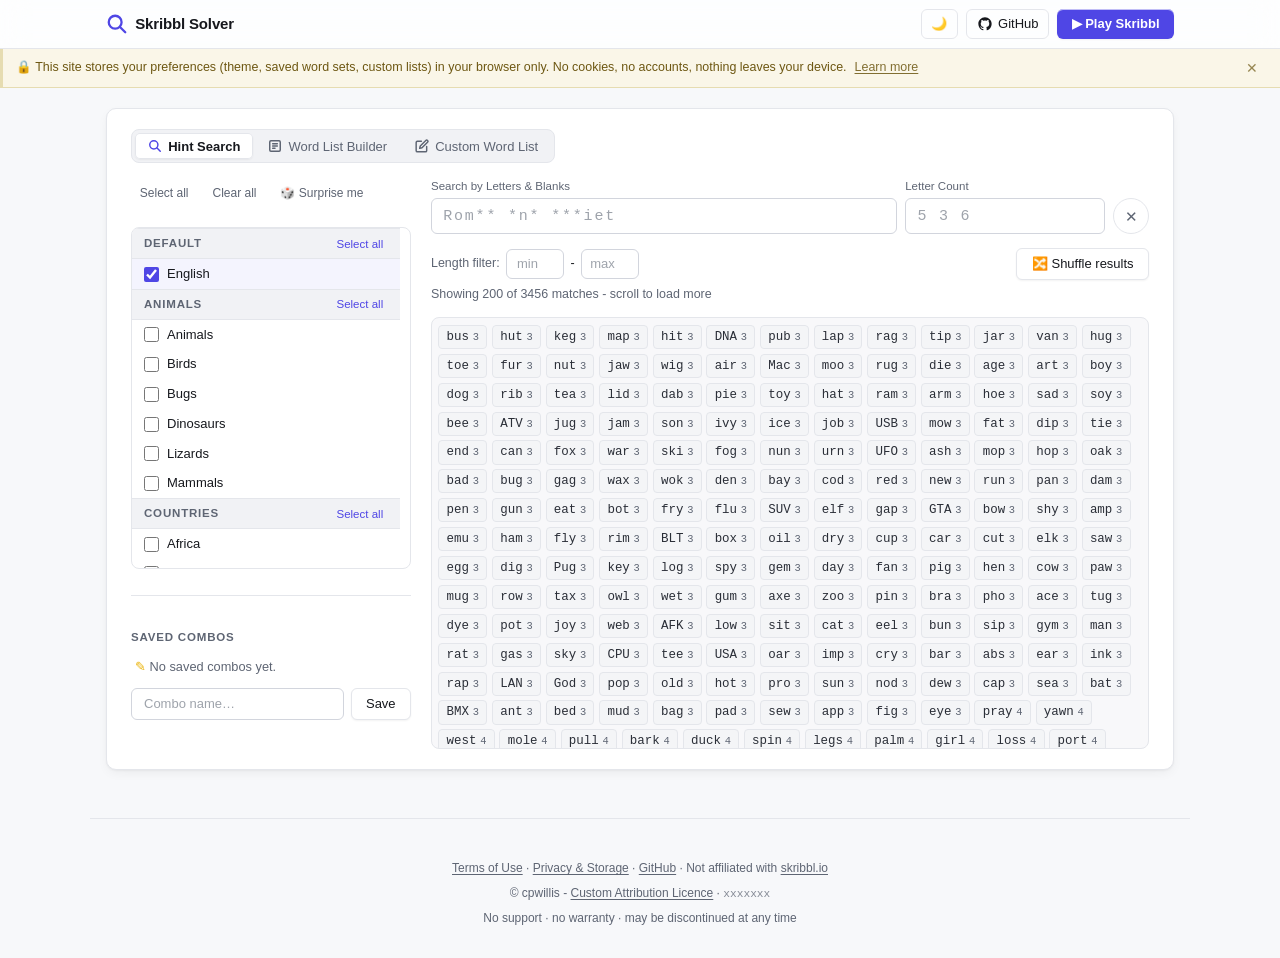
==== public/index.html @ 4c31b12d "ponytail cleanup: drop dead code, cookie and dev-only tooling - delete js/local_development.js (86 l" ====
<!doctype html>
<html lang="en" data-theme="light">
  <head>
    <meta charset="UTF-8" />
    <meta name="viewport" content="width=device-width, initial-scale=1.0" />
    <meta name="theme-color" content="#f7f8fa" />
    <meta
      name="theme-color"
      content="#0e1015"
      media="(prefers-color-scheme: dark)"
    />

    <title>Skribbl Solver - Word List Builder &amp; Hint Search</title>
    <meta
      name="description"
      content="Free word list builder and hint search for skribbl.io players. Search 17,000+ words by blanks and letter count, combine word lists, and copy a custom set into your own lobby. Works offline. Not affiliated with skribbl.io."
    />

    <link rel="canonical" href="https://skribbl.cpwillis.dev/" />
    <meta name="robots" content="index, follow" />

    <!-- Open Graph / Social -->
    <meta property="og:type" content="website" />
    <meta property="og:url" content="https://skribbl.cpwillis.dev/" />
    <meta
      property="og:title"
      content="Skribbl Solver - Word List Builder &amp; Hint Search"
    />
    <meta
      property="og:description"
      content="Guess the word from its blanks, or build and copy a custom word set for your own lobby. 17,000+ words, works offline. Not affiliated with skribbl.io."
    />
    <meta
      property="og:image"
      content="https://skribbl.cpwillis.dev/social-card.png"
    />
    <meta property="og:image:width" content="1200" />
    <meta property="og:image:height" content="630" />
    <meta
      property="og:image:alt"
      content="Skribbl Solver: word list builder and hint search"
    />

    <!-- Twitter Card -->
    <meta name="twitter:card" content="summary_large_image" />
    <meta name="twitter:url" content="https://skribbl.cpwillis.dev/" />
    <meta
      name="twitter:title"
      content="Skribbl Solver - Word List Builder &amp; Hint Search"
    />
    <meta
      name="twitter:description"
      content="Guess the word from its blanks, or build and copy a custom word set for your own lobby. 17,000+ words, works offline."
    />
    <meta
      name="twitter:image"
      content="https://skribbl.cpwillis.dev/social-card.png"
    />

    <!-- JSON-LD structured data -->
    <script type="application/ld+json">
      {
        "@context": "https://schema.org",
        "@type": "WebApplication",
        "name": "Skribbl Solver",
        "url": "https://skribbl.cpwillis.dev/",
        "description": "Free word list builder and hint search for skribbl.io players. Search 17,000+ words by blanks and letter count, combine word lists, and copy a custom set into your own lobby. Works offline. Not affiliated with skribbl.io.",
        "applicationCategory": "GameApplication",
        "operatingSystem": "Any",
        "dateModified": "2026-08-27",
        "offers": {
          "@type": "Offer",
          "price": "0",
          "priceCurrency": "USD"
        },
        "featureList": [
          "17,000+ words across 26 word lists",
          "Combine and deduplicate word lists",
          "Copy to clipboard for skribbl.io custom games",
          "Wildcard and blank pattern hint search",
          "Word length filtering",
          "Shuffle and export word lists",
          "Save and share word list combinations",
          "Custom word list support"
        ]
      }
    </script>

    <!-- Inline SVG favicon - magnifying glass -->
    <link
      rel="icon"
      type="image/svg+xml"
      href="data:image/svg+xml,%3Csvg xmlns='http://www.w3.org/2000/svg' viewBox='0 0 24 24'%3E%3Ccircle cx='10' cy='10' r='7' fill='none' stroke='%234f46e5' stroke-width='2.5'/%3E%3Cline x1='15.5' y1='15.5' x2='21' y2='21' stroke='%234f46e5' stroke-width='2.5' stroke-linecap='round'/%3E%3C/svg%3E"
    />
    <link
      rel="apple-touch-icon"
      href="data:image/svg+xml,%3Csvg xmlns='http://www.w3.org/2000/svg' viewBox='0 0 24 24'%3E%3Ccircle cx='10' cy='10' r='7' fill='none' stroke='%234f46e5' stroke-width='2.5'/%3E%3Cline x1='15.5' y1='15.5' x2='21' y2='21' stroke='%234f46e5' stroke-width='2.5' stroke-linecap='round'/%3E%3C/svg%3E"
    />

    <link rel="manifest" href="/manifest.webmanifest" />
    <link rel="stylesheet" href="css/style.css" />
    <script src="/js/darkmode.js"></script>
  </head>
  <body>
    <!-- ═══ HEADER ═══════════════════════════════════════════ -->
    <header class="site-header" role="banner">
      <div class="header-inner">
        <a href="/" class="site-title" aria-label="Skribbl Solver home">
          <svg
            class="logo-icon"
            aria-hidden="true"
            width="22"
            height="22"
            viewBox="0 0 24 24"
            fill="none"
            stroke="currentColor"
            stroke-width="2.5"
            stroke-linecap="round"
            stroke-linejoin="round"
          >
            <circle cx="10" cy="10" r="7" />
            <line x1="15.5" y1="15.5" x2="21" y2="21" />
          </svg>
          <span class="title-label">Skribbl Solver</span>
        </a>
        <div class="header-actions">
          <button
            id="dark-mode-toggle"
            class="btn-icon"
            title="Toggle dark mode"
            aria-label="Toggle dark mode"
          >
            🌙
          </button>
          <a
            href="https://github.com/cpwillis/skribbl"
            class="btn-icon"
            target="_blank"
            rel="noopener noreferrer"
            title="View on GitHub"
            aria-label="View source on GitHub"
          >
            <svg
              width="16"
              height="16"
              viewBox="0 0 24 24"
              fill="currentColor"
              aria-hidden="true"
            >
              <path
                d="M12 2C6.477 2 2 6.484 2 12.021c0 4.428 2.865 8.185 6.839 9.504.5.092.682-.217.682-.482 0-.237-.009-.868-.014-1.703-2.782.605-3.369-1.342-3.369-1.342-.454-1.154-1.11-1.461-1.11-1.461-.908-.62.069-.608.069-.608 1.003.07 1.531 1.03 1.531 1.03.892 1.529 2.341 1.087 2.91.831.092-.646.35-1.087.636-1.337-2.22-.253-4.555-1.113-4.555-4.951 0-1.093.39-1.988 1.029-2.688-.103-.253-.446-1.272.098-2.65 0 0 .84-.27 2.75 1.026A9.564 9.564 0 0 1 12 6.844a9.59 9.59 0 0 1 2.504.337c1.909-1.296 2.747-1.026 2.747-1.026.546 1.378.202 2.397.1 2.65.64.7 1.028 1.595 1.028 2.688 0 3.847-2.339 4.695-4.566 4.944.359.309.678.919.678 1.852 0 1.336-.012 2.415-.012 2.743 0 .267.18.578.688.48C19.138 20.2 22 16.447 22 12.021 22 6.484 17.523 2 12 2z"
              />
            </svg>
            GitHub
          </a>
          <a
            href="https://skribbl.io"
            class="btn-primary"
            target="_blank"
            rel="noopener noreferrer"
            aria-label="Play Skribbl.io"
          >
            ▶ Play Skribbl
          </a>
        </div>
      </div>
    </header>

    <!-- ═══ BANNERS ══════════════════════════════════════════ -->
    <div
      id="storage-banner"
      class="banner banner-storage"
      role="note"
      aria-label="Browser storage notice"
    >
      <span
        >🔒 This site stores your preferences (theme, saved word sets, custom
        lists) in your browser only. No cookies, no accounts, nothing leaves
        your device.</span
      >
      <a href="/privacy.html">Learn more</a>
      <button
        id="storage-banner-close"
        class="banner-close"
        aria-label="Dismiss notice"
      >
        ✕
      </button>
    </div>

    <div
      id="shared-banner"
      class="banner banner-shared hidden"
      role="status"
      aria-live="polite"
    >
      ✓ Shared word list loaded from URL.
      <button
        id="shared-banner-close"
        class="banner-close"
        aria-label="Dismiss"
      >
        ✕
      </button>
    </div>

    <!-- ═══ MAIN ══════════════════════════════════════════════ -->
    <main class="main" id="main">
      <h1 class="visually-hidden">
        Skribbl Solver &ndash; Free Word List Builder &amp; Hint Search for
        skribbl.io
      </h1>

      <!-- ── COMBINED TOOL SECTION ────────────────────────── -->
      <section class="card">
        <!-- Tab bar -->
        <div class="tool-tabs" role="tablist">
          <button
            class="tab-btn active"
            data-tab="search"
            role="tab"
            aria-selected="true"
            aria-controls="tab-search"
            id="tab-btn-search"
          >
            <svg
              width="14"
              height="14"
              viewBox="0 0 24 24"
              fill="none"
              stroke="currentColor"
              stroke-width="2.5"
              stroke-linecap="round"
              stroke-linejoin="round"
              aria-hidden="true"
            >
              <circle cx="10" cy="10" r="7" />
              <line x1="15.5" y1="15.5" x2="21" y2="21" />
            </svg>
            Hint Search
          </button>
          <button
            class="tab-btn"
            data-tab="builder"
            role="tab"
            aria-selected="false"
            aria-controls="tab-builder"
            id="tab-btn-builder"
          >
            <svg
              width="14"
              height="14"
              viewBox="0 0 24 24"
              fill="none"
              stroke="currentColor"
              stroke-width="2.5"
              stroke-linecap="round"
              stroke-linejoin="round"
              aria-hidden="true"
            >
              <rect x="3" y="3" width="18" height="18" rx="2" />
              <line x1="8" y1="12" x2="16" y2="12" />
              <line x1="8" y1="8" x2="16" y2="8" />
              <line x1="8" y1="16" x2="12" y2="16" />
            </svg>
            Word List Builder
          </button>
          <button
            class="tab-btn"
            data-tab="custom"
            role="tab"
            aria-selected="false"
            aria-controls="tab-custom"
            id="tab-btn-custom"
          >
            <svg
              width="14"
              height="14"
              viewBox="0 0 24 24"
              fill="none"
              stroke="currentColor"
              stroke-width="2.5"
              stroke-linecap="round"
              stroke-linejoin="round"
              aria-hidden="true"
            >
              <path
                d="M11 4H4a2 2 0 0 0-2 2v14a2 2 0 0 0 2 2h14a2 2 0 0 0 2-2v-7"
              />
              <path
                d="M18.5 2.5a2.121 2.121 0 0 1 3 3L12 15l-4 1 1-4 9.5-9.5z"
              />
            </svg>
            Custom Word List
          </button>
        </div>

        <div class="section-row">
          <!-- Left: shared list picker -->
          <div class="section-left">
            <div class="picker-controls">
              <button id="select-all" class="btn-ghost">Select all</button>
              <button id="clear-all" class="btn-ghost">Clear all</button>
              <button
                id="surprise-btn"
                class="btn-ghost"
                title="Load a random word list"
              >
                🎲 Surprise me
              </button>
            </div>
            <div
              class="list-picker-panel"
              id="list-picker"
              role="group"
              aria-label="Word list selection"
            ></div>
            <hr class="divider" />

            <!-- Saved Combos -->
            <div class="saved-combos-section">
              <div class="combos-label">Saved combos</div>
              <div
                class="combo-list"
                id="combo-list"
                role="list"
                aria-label="Saved word list combinations"
              ></div>
              <div class="save-combo-row">
                <input
                  type="text"
                  id="save-combo-input"
                  placeholder="Combo name…"
                  aria-label="Name for saved combo"
                  maxlength="40"
                />
                <button id="save-combo-btn" class="btn-secondary">Save</button>
              </div>
            </div>
          </div>

          <!-- Right: tab panels -->
          <div class="section-right">
            <!-- Search panel -->
            <div
              id="tab-search"
              class="tab-panel"
              role="tabpanel"
              aria-labelledby="tab-btn-search"
            >
              <div id="search-pattern-row"></div>

              <div id="search-controls-row"></div>

              <div
                class="word-grid"
                id="search-results"
                role="list"
                aria-label="Search results"
                aria-live="polite"
              >
                <span class="empty-state"
                  >Select one or more word lists to search.</span
                >
              </div>
            </div>

            <!-- Builder panel -->
            <div
              id="tab-builder"
              class="tab-panel hidden"
              role="tabpanel"
              aria-labelledby="tab-btn-builder"
            >
              <div class="builder-controls">
                <!-- Count presets -->
                <div class="count-presets">
                  <label>Words:</label>
                  <button class="preset-btn" data-preset="50">50</button>
                  <button class="preset-btn" data-preset="100">100</button>
                  <button class="preset-btn" data-preset="all">All</button>
                  <button class="preset-btn" data-preset="custom">
                    Custom
                  </button>
                  <div class="custom-count-wrap hidden" id="custom-count-wrap">
                    <input
                      type="number"
                      id="custom-count-input"
                      min="1"
                      max="9999"
                      value="50"
                      aria-label="Custom word count"
                    />
                  </div>
                </div>

                <!-- Length filter -->
                <div class="len-filter">
                  <label for="builder-min-len">Length filter:</label>
                  <input
                    type="number"
                    id="builder-min-len"
                    min="1"
                    max="30"
                    placeholder="min"
                    aria-label="Minimum word length"
                  />
                  <span>-</span>
                  <input
                    type="number"
                    id="builder-max-len"
                    min="1"
                    max="30"
                    placeholder="max"
                    aria-label="Maximum word length"
                  />
                </div>

                <!-- Preview filter -->
                <div class="preview-filter-wrap">
                  <input
                    type="text"
                    id="builder-filter-input"
                    placeholder="Filter preview (doesn't affect copy)…"
                    aria-label="Filter word preview"
                  />
                  <button
                    class="clear-btn"
                    id="builder-filter-clear"
                    aria-label="Clear filter"
                  >
                    ✕
                  </button>
                </div>

                <!-- Actions -->
                <div class="action-row">
                  <button id="builder-shuffle-btn" class="btn-secondary">
                    🔀 Shuffle
                  </button>
                  <button id="builder-copy-btn" class="btn-success">
                    📋 Copy as CSV
                  </button>
                  <button id="builder-export-btn" class="btn-secondary">
                    ⬇ Export .txt
                  </button>
                  <button
                    id="builder-share-btn"
                    class="btn-icon"
                    title="Copy shareable URL to clipboard"
                  >
                    🔗 Share
                  </button>
                </div>
              </div>

              <hr class="divider" />

              <div class="results-header">
                <span
                  class="results-count"
                  id="builder-result-count"
                  aria-live="polite"
                ></span>
              </div>

              <div
                class="word-grid"
                id="builder-results"
                role="list"
                aria-label="Word list preview"
                aria-live="polite"
              >
                <span class="empty-state"
                  >Select one or more word lists to build a set.</span
                >
              </div>

              <p class="builder-hint">
                Paste the copied list into
                <a
                  href="https://skribbl.io"
                  target="_blank"
                  rel="noopener noreferrer"
                  >skribbl.io</a
                >
                → Custom Words field when creating a private lobby.
              </p>
            </div>

            <!-- Custom Word List panel -->
            <div
              id="tab-custom"
              class="tab-panel hidden"
              role="tabpanel"
              aria-labelledby="tab-btn-custom"
            >
              <p class="custom-hint">
                Paste your own comma-separated word list below. It's saved
                locally in your browser - nothing leaves your device.
              </p>

              <div class="custom-words-editor">
                <textarea
                  id="custom-words-input"
                  class="custom-words-textarea"
                  placeholder="apple, banana, cherry, …"
                  rows="5"
                  aria-label="Custom word list (comma-separated)"
                  spellcheck="false"
                  autocorrect="off"
                ></textarea>
                <div class="custom-words-actions">
                  <span
                    id="custom-word-count"
                    class="custom-word-count"
                    aria-live="polite"
                    >0 words</span
                  >
                  <button id="custom-words-save" class="btn-success">
                    🔎 Search
                  </button>
                  <button id="custom-words-clear" class="btn-ghost">
                    ✕ Clear
                  </button>
                </div>
              </div>

              <hr class="divider" />

              <div id="custom-pattern-row"></div>

              <div id="custom-controls-row"></div>

              <div
                class="word-grid"
                id="custom-results"
                role="list"
                aria-label="Custom search results"
                aria-live="polite"
              >
                <span class="empty-state"
                  >Paste words above and save to search.</span
                >
              </div>
            </div>
          </div>
        </div>
      </section>
    </main>

    <!-- ═══ FOOTER ════════════════════════════════════════════ -->
    <footer class="site-footer" role="contentinfo">
      <p>
        <a href="/terms.html">Terms of Use</a> ·
        <a href="/privacy.html">Privacy &amp; Storage</a> ·
        <a
          href="https://github.com/cpwillis/skribbl"
          target="_blank"
          rel="noopener noreferrer"
          >GitHub</a
        >
        · Not affiliated with
        <a href="https://skribbl.io" target="_blank" rel="noopener noreferrer"
          >skribbl.io</a
        >
      </p>
      <p>
        © cpwillis -
        <a
          href="https://github.com/cpwillis/skribbl/blob/main/LICENSE"
          target="_blank"
          rel="noopener noreferrer"
          >Custom Attribution Licence</a
        >
        · <span class="build-sha" title="Deployed commit">xxxxxxx</span>
      </p>
      <p>No support · no warranty · may be discontinued at any time</p>
    </footer>

    <script src="js/search-panel.js"></script>
    <script src="js/app.js"></script>
    <script src="js/pwa.js"></script>
    <!-- Cloudflare Web Analytics -->
    <script
      defer
      src="https://static.cloudflareinsights.com/beacon.min.js"
      data-cf-beacon='{"token": "e13c57b614e0491ab8d8b6d963871ec9"}'
    ></script>
    <!-- End Cloudflare Web Analytics -->
  </body>
</html>
---- public/css/style.css ----
/* ===================================================================
   Skribbl Solver - "Graphite Iris" design system
   Precision-tool surface: blue-grey neutral ramp, hairline borders,
   one iris accent for interaction, marker-yellow reserved for the
   moments that echo skribbl.io (mark highlight, picker hover swipe,
   pattern-input caret, brand nib).
   Single plain CSS file, no build step. Both themes are first-class
   token sets driven by [data-theme] on <html>.
   =================================================================== */

/* ===== Tokens =====
   Discipline: in dark theme --primary is for fills and rings; text on
   tinted surfaces uses --primary-strong (--link covers anchors).
   --mark-bg/--mark-text are a paired unit, never mixed with others.
   --accent is fill/caret/glyph only, never body text.
   Every load-bearing color-mix() sits after a plain fallback. */
:root {
  --bg: #f7f8fa;
  --surface: #ffffff;
  --surface2: #f1f2f5;
  --border: #e4e6eb;
  --border-strong: #d2d5dd;
  --text: #16181d;
  --text-muted: #5e6573;
  --primary: #4f46e5;
  --primary-hover: #4338ca;
  --primary-text: #ffffff;
  --primary-strong: #4338ca;
  --primary-tint: #edeefc;
  --link: #4f46e5;
  --ring-soft: rgba(79, 70, 229, 0.18);
  --accent: #eab308;
  --mark-bg: #fde047;
  --mark-text: #4a3a05;
  --picker-hover: color-mix(in srgb, #fde047 28%, transparent);
  --success: #0a7d59;
  --success-hover: #086b4d;
  --success-text: #ffffff;
  --danger: #dc2626;
  --danger-bg: #fdecec;
  --chip-bg: #f4f5f7;
  --chip-text: #2a2e37;
  --chip-border: #e4e6eb;
  --banner-bg: #faf6e8;
  --banner-border: #e6dcb1;
  --banner-text: #6d5712;
  --disclaimer-bg: #f1f2f5;
  --disclaimer-border: #e4e6eb;
  --disclaimer-text: #5e6573;
  --shared-bg: #e7f6ee;
  --shared-border: #bfe5cf;
  --shared-text: #135c43;
  --header-glass: rgba(255, 255, 255, 0.78);
  --scroll-thumb: #cdd1d9;
  --scroll-thumb-hover: #b3b9c4;
  --selection-bg: #dadefc;
  --edge-highlight: inset 0 1px 0 rgba(255, 255, 255, 0.65);
  --shadow-sm: 0 1px 2px rgba(16, 18, 24, 0.05);
  --shadow: 0 1px 2px rgba(16, 18, 24, 0.04), 0 4px 12px -2px rgba(16, 18, 24, 0.06);
  --shadow-lg: 0 2px 4px rgba(16, 18, 24, 0.05), 0 12px 32px -8px rgba(16, 18, 24, 0.14);

  /* Theme-invariant structure */
  --radius: 10px;
  --radius-sm: 6px;
  --radius-xs: 4px;
  --radius-pill: 999px;
  --font-ui: -apple-system, BlinkMacSystemFont, 'Segoe UI Variable Text', 'Segoe UI', Roboto, 'Helvetica Neue', Arial, 'Noto Sans', sans-serif;
  --font-mono: ui-monospace, 'SF Mono', SFMono-Regular, 'Cascadia Mono', 'Segoe UI Mono', 'Roboto Mono', Menlo, Consolas, monospace;
  --t-fast: 120ms cubic-bezier(0.2, 0, 0, 1);
  --t-med: 180ms cubic-bezier(0.2, 0, 0, 1);
  --transition: 120ms cubic-bezier(0.2, 0, 0, 1); /* legacy alias */
}

[data-theme="dark"] {
  --bg: #0e1015;
  --surface: #15171e;
  --surface2: #1c1f27;
  --border: #262a33;
  --border-strong: #353b47;
  --text: #e8eaef;
  --text-muted: #9aa1ad;
  --primary: #7b87ff;
  --primary-hover: #8f99ff;
  --primary-text: #0e1015;
  --primary-strong: #aab2ff;
  --primary-tint: #20253c;
  --link: #aab2ff;
  --ring-soft: rgba(123, 135, 255, 0.25);
  --accent: #e8b931;
  --mark-bg: #4d3f0a;
  --mark-text: #fde047;
  --picker-hover: color-mix(in srgb, #fde047 12%, transparent);
  --success: #2fd49c;
  --success-hover: #45dcaa;
  --success-text: #0e1015;
  --danger: #f87171;
  --danger-bg: #2a1518;
  --chip-bg: #1c2028;
  --chip-text: #ced3dc;
  --chip-border: #2b303b;
  --banner-bg: #211c0e;
  --banner-border: #423818;
  --banner-text: #ddbf57;
  --disclaimer-bg: #15171e;
  --disclaimer-border: #262a33;
  --disclaimer-text: #9aa1ad;
  --shared-bg: #11241c;
  --shared-border: #1f4634;
  --shared-text: #63d6a4;
  --header-glass: rgba(21, 23, 30, 0.75);
  --scroll-thumb: #333947;
  --scroll-thumb-hover: #455062;
  --selection-bg: #343a6e;
  --edge-highlight: inset 0 1px 0 rgba(255, 255, 255, 0.04);
  --shadow-sm: 0 1px 2px rgba(0, 0, 0, 0.4);
  --shadow: 0 1px 2px rgba(0, 0, 0, 0.35), 0 4px 16px -2px rgba(0, 0, 0, 0.4);
  --shadow-lg: 0 2px 4px rgba(0, 0, 0, 0.4), 0 16px 40px -8px rgba(0, 0, 0, 0.55);
}

/* ===== Reset & Base ===== */
*, *::before, *::after { box-sizing: border-box; margin: 0; padding: 0; }

.visually-hidden {
  position: absolute;
  width: 1px;
  height: 1px;
  padding: 0;
  margin: -1px;
  overflow: hidden;
  clip: rect(0, 0, 0, 0);
  white-space: nowrap;
  border: 0;
}

html { scroll-behavior: smooth; font-size: 16px; }

body {
  font-family: var(--font-ui);
  background: var(--bg);
  color: var(--text);
  line-height: 1.55;
  min-height: 100vh;
  transition: background-color var(--t-med), color var(--t-med);
}

::selection { background: var(--selection-bg); }

a { color: var(--link); text-decoration: none; }
a:hover { text-decoration: underline; }

/* Keyboard-nav focus: bold ring. Typing focus on text fields is the
   calmer border + soft ring instead (see inputs). */
:focus-visible { outline: 2px solid var(--primary); outline-offset: 2px; }
input[type="text"]:focus-visible,
input[type="number"]:focus-visible,
textarea:focus-visible { outline: none; }

button {
  font-family: inherit;
  font-size: 0.8125rem;
  font-weight: 500;
  height: 32px;
  padding: 0 0.9rem;
  border: none;
  border-radius: var(--radius-sm);
  background: none;
  color: inherit;
  white-space: nowrap;
  cursor: pointer;
  transition: background var(--t-fast), border-color var(--t-fast), color var(--t-fast), box-shadow var(--t-fast);
}
button:active { transform: translateY(0.5px); }
button:disabled { opacity: 0.5; cursor: default; }

input[type="text"],
input[type="number"] {
  font-family: inherit;
  font-size: 0.8125rem;
  height: 32px;
  width: 100%;
  border: 1px solid var(--border-strong);
  border-radius: var(--radius-sm);
  padding: 0 0.75rem;
  background: var(--surface);
  color: var(--text);
  transition: border-color var(--t-fast), box-shadow var(--t-fast);
}
input[type="number"] { font-variant-numeric: tabular-nums; }
input::placeholder,
textarea::placeholder {
  color: var(--text-muted);
  color: color-mix(in srgb, var(--text-muted) 60%, transparent);
}
input[type="text"]:focus,
input[type="number"]:focus {
  outline: none;
  border-color: var(--primary);
  box-shadow: 0 0 0 3px var(--ring-soft);
}
input[type="checkbox"] { accent-color: var(--primary); }

/* ===== Scrollbars ===== */
* { scrollbar-width: thin; scrollbar-color: var(--scroll-thumb) transparent; }
::-webkit-scrollbar { width: 10px; height: 10px; }
::-webkit-scrollbar-track { background: transparent; }
::-webkit-scrollbar-thumb {
  background: var(--scroll-thumb);
  border-radius: 8px;
  border: 3px solid transparent;
  background-clip: padding-box;
}
::-webkit-scrollbar-thumb:hover { background: var(--scroll-thumb-hover); background-clip: padding-box; }

/* ===== Header: glass sticky bar + brand nib ===== */
.site-header {
  position: sticky;
  top: 0;
  z-index: 100;
  background: var(--surface); /* fallback first */
  background: var(--header-glass);
  -webkit-backdrop-filter: blur(14px) saturate(160%);
  backdrop-filter: blur(14px) saturate(160%);
  border-bottom: 1px solid var(--border);
}
@supports not ((backdrop-filter: blur(1px)) or (-webkit-backdrop-filter: blur(1px))) {
  .site-header { background: var(--surface); }
}

.header-inner {
  max-width: 1100px;
  margin: 0 auto;
  padding: 0.55rem 1rem;
  display: flex;
  align-items: center;
  gap: 0.75rem;
  flex-wrap: wrap;
}

.site-title {
  font-size: 0.9375rem;
  font-weight: 600;
  letter-spacing: -0.01em;
  color: var(--text);
  display: flex;
  align-items: center;
  gap: 0.45rem;
  text-decoration: none;
  flex: 1;
  min-width: 0;
}
.site-title:hover { text-decoration: none; }
.site-title .logo-icon { color: var(--primary); flex-shrink: 0; }

.header-actions {
  display: flex;
  align-items: center;
  gap: 0.5rem;
  flex-wrap: wrap;
}

/* ===== Buttons ===== */
.btn-icon {
  display: inline-flex;
  align-items: center;
  justify-content: center;
  gap: 0.35rem;
  height: 30px;
  padding: 0 0.6rem;
  background: transparent;
  border: 1px solid var(--border);
  border-radius: var(--radius-sm);
  color: var(--text);
  font-size: 0.8125rem;
  font-weight: 500;
}
.btn-icon:hover { background: var(--surface2); border-color: var(--border-strong); text-decoration: none; }
a.btn-icon { color: var(--text); }

.btn-primary {
  background: var(--primary);
  color: var(--primary-text);
  font-weight: 600;
  box-shadow: var(--edge-highlight), var(--shadow-sm);
}
.btn-primary:hover { background: var(--primary-hover); text-decoration: none; }
a.btn-primary {
  display: inline-flex;
  align-items: center;
  gap: 0.3rem;
  height: 30px;
  padding: 0 0.9rem;
  border-radius: var(--radius-sm);
  font-size: 0.8125rem;
  color: var(--primary-text);
}

.btn-secondary {
  background: var(--surface);
  border: 1px solid var(--border);
  color: var(--text);
  box-shadow: var(--shadow-sm);
}
.btn-secondary:hover { background: var(--surface2); border-color: var(--border-strong); }

.btn-success {
  background: var(--success);
  color: var(--success-text);
  font-weight: 600;
}
.btn-success:hover { background: var(--success-hover); }

.btn-ghost {
  background: transparent;
  color: var(--text-muted);
  font-size: 0.75rem;
  height: 28px;
  padding: 0 0.55rem;
}
.btn-ghost:hover { background: var(--surface2); color: var(--text); }

/* ===== Banners: thin system-notice strips with a left accent bar ===== */
.banner {
  padding: 0.45rem 1rem;
  font-size: 0.78rem;
  line-height: 1.5;
  display: flex;
  align-items: center;
  gap: 0.5rem;
  flex-wrap: wrap;
  border-bottom: 1px solid var(--border);
}
.banner a {
  color: inherit;
  text-decoration: underline;
  text-underline-offset: 2px;
  opacity: 0.85;
}
.banner a:hover { opacity: 1; }

.banner-storage {
  background: var(--banner-bg);
  border-bottom-color: var(--banner-border);
  color: var(--banner-text);
  box-shadow: inset 3px 0 0 var(--banner-border);
}

.banner-shared {
  background: var(--shared-bg);
  border-bottom-color: var(--shared-border);
  color: var(--shared-text);
  box-shadow: inset 3px 0 0 var(--shared-border);
  justify-content: center;
}

.banner-close {
  margin-left: auto;
  width: 24px;
  height: 24px;
  padding: 0;
  display: inline-flex;
  align-items: center;
  justify-content: center;
  background: transparent;
  border: none;
  border-radius: var(--radius-xs);
  font-size: 0.85rem;
  color: inherit;
  opacity: 0.7;
}
.banner-close:hover {
  opacity: 1;
  background: rgba(0, 0, 0, 0.06); /* fallback first */
  background: color-mix(in srgb, currentColor 10%, transparent);
}

/* ===== Main Content ===== */
.main {
  max-width: 1100px;
  margin: 0 auto;
  padding: 1.25rem 1rem 3rem;
  display: flex;
  flex-direction: column;
  gap: 2rem;
}

/* ===== Card ===== */
.card {
  background: var(--surface);
  border: 1px solid var(--border);
  border-radius: var(--radius);
  padding: 1.25rem 1.5rem;
  box-shadow: var(--shadow);
}
[data-theme="dark"] .card { box-shadow: var(--shadow), var(--edge-highlight); }

/* ===== List Picker Panel ===== */
.list-picker-panel {
  border: 1px solid var(--border);
  border-radius: 8px;
  max-height: clamp(260px, 38vh, 380px);
  overflow-y: auto;
  overscroll-behavior: contain;
  scrollbar-gutter: stable;
  background: var(--surface);
}

/* Opaque sticky header: no backdrop-filter inside scroll containers */
.picker-group-header {
  display: flex;
  align-items: center;
  justify-content: space-between;
  padding: 0.35rem 0.75rem;
  background: var(--surface2);
  border-block: 1px solid var(--border);
  font-size: 0.72rem;
  font-weight: 600;
  letter-spacing: 0.07em;
  text-transform: uppercase;
  color: var(--text-muted);
  position: sticky;
  top: 0;
  z-index: 1;
}

.picker-group-header .group-toggle-all {
  height: auto;
  font-size: 0.72rem;
  font-weight: 500;
  text-transform: none;
  letter-spacing: 0;
  background: none;
  border: none;
  border-radius: var(--radius-xs);
  color: var(--link);
  cursor: pointer;
  padding: 0.1rem 0.3rem;
}
.picker-group-header .group-toggle-all:hover { text-decoration: underline; }

.picker-item {
  display: flex;
  align-items: center;
  gap: 0.5rem;
  padding: 0.3rem 0.75rem;
  cursor: pointer;
  font-size: 0.8125rem;
  transition: background var(--t-fast);
}
/* Highlighter-swipe hover: the marker-yellow brand moment */
.picker-item:hover {
  background: var(--surface2); /* fallback first */
  background: var(--picker-hover);
}
/* Checked rows scan instantly; :has degrade is cosmetic-only */
.picker-item:has(input:checked) {
  background: var(--primary-tint); /* fallback first */
  background: color-mix(in srgb, var(--primary) 6%, transparent);
}
/* Row-level keyboard focus: the focusable element is the checkbox child */
.picker-item:focus-within { outline: 2px solid var(--primary); outline-offset: -2px; }
.picker-item input[type="checkbox"] { width: 15px; height: 15px; accent-color: var(--primary); }
.picker-item label { cursor: pointer; flex: 1; }

.picker-controls {
  display: flex;
  gap: 0.4rem;
  margin-bottom: 0.5rem;
  flex-wrap: wrap;
}

/* ===== Section layout ===== */
.section-row {
  display: grid;
  grid-template-columns: 280px 1fr;
  gap: 1.25rem;
  align-items: start;
}

@media (max-width: 700px) {
  .section-row { grid-template-columns: 1fr; }
}

.section-left { display: flex; flex-direction: column; gap: 0.75rem; }
.section-right { display: flex; flex-direction: column; gap: 0.75rem; }

/* Custom tab hides the left picker panel and spans full width */
.section-row.custom-tab-active {
  grid-template-columns: 1fr;
}
.section-row.custom-tab-active .section-left {
  display: none;
}

/* ===== Custom Word List textarea ===== */
.custom-words-textarea {
  width: 100%;
  min-height: 96px;
  resize: vertical;
  padding: 0.6rem 0.75rem;
  font-family: var(--font-mono);
  font-size: 0.8125rem;
  line-height: 1.6;
  border: 1px solid var(--border-strong);
  border-radius: 8px;
  background: var(--surface);
  color: var(--text);
  transition: border-color var(--t-fast), box-shadow var(--t-fast);
}
.custom-words-textarea:focus {
  outline: none;
  border-color: var(--primary);
  box-shadow: 0 0 0 3px var(--ring-soft);
}
.custom-words-actions {
  display: flex;
  align-items: center;
  gap: 0.5rem;
  margin-top: 0.5rem;
  flex-wrap: wrap;
}
.custom-word-count {
  font-size: 0.78rem;
  color: var(--text-muted);
  font-variant-numeric: tabular-nums;
  margin-right: auto;
}

/* ===== Search / Pattern Input ===== */
.pattern-row {
  display: flex;
  gap: 0.5rem;
  align-items: flex-end;
  flex-wrap: wrap;
}

.pattern-col {
  display: flex;
  flex-direction: column;
  gap: 0.25rem;
}

.pattern-col-label {
  font-size: 0.72rem;
  color: var(--text-muted);
  font-weight: 500;
  line-height: 1.3;
}

.pattern-input-blanks {
  flex: 7;
  min-width: 120px;
}

.pattern-input-count {
  flex: 3;
  min-width: 80px;
}

.pattern-input-wrap {
  position: relative;
  min-width: 0;
}

/* Mono letterboxes with the marker-yellow caret */
.pattern-input-wrap input {
  font-family: var(--font-mono);
  font-size: 0.9375rem;
  letter-spacing: 0.12em;
  font-variant-numeric: tabular-nums;
  height: 36px;
  width: 100%;
  padding: 0 2rem 0 0.7rem;
  caret-color: var(--accent);
}
.pattern-input-wrap input::placeholder { letter-spacing: 0.12em; }

.clear-btn {
  position: absolute;
  right: 0.4rem;
  top: 50%;
  transform: translateY(-50%);
  width: 24px;
  height: 24px;
  padding: 0;
  display: inline-flex;
  align-items: center;
  justify-content: center;
  background: none;
  border: none;
  border-radius: var(--radius-xs);
  font-size: 0.9rem;
  color: var(--text-muted);
  cursor: pointer;
  line-height: 1;
}
.clear-btn:hover { color: var(--text); background: var(--surface2); }
.clear-btn:active { transform: translateY(-50%); } /* keep centered while pressed */

.pattern-clear-col {
  flex-shrink: 0;
  justify-content: flex-end;
}

/* Standalone clear: circular ghost button matching input height */
.pattern-clear-col .clear-btn {
  position: static;
  transform: none;
  width: 36px;
  height: 36px;
  border: 1px solid var(--border);
  border-radius: 50%;
  font-size: 0.95rem;
}
.pattern-clear-col .clear-btn:hover { background: var(--surface2); color: var(--text); }
.pattern-clear-col .clear-btn:active { transform: none; }

/* ===== Length Filter ===== */
.len-filter {
  display: flex;
  align-items: center;
  gap: 0.4rem;
  font-size: 0.78rem;
  flex-wrap: wrap;
}
.len-filter label { color: var(--text-muted); white-space: nowrap; }
.len-filter input[type="number"] {
  width: 58px;
  padding: 0 0.4rem;
  height: 30px;
  text-align: center;
}
.len-filter .btn-secondary { margin-left: auto; }

.controls-row-wrap {
  display: flex;
  flex-direction: column;
  gap: 0.3rem;
}

/* ===== Results Header ===== */
.results-header {
  display: flex;
  align-items: center;
  gap: 0.75rem;
  flex-wrap: wrap;
}
.results-header .btn-secondary { margin-left: auto; }

.results-count {
  font-size: 0.78rem;
  color: var(--text-muted);
  font-weight: 500;
  font-variant-numeric: tabular-nums;
}

/* ===== Word Chip Grid =====
   The scroll region reads as a canvas before any chips render. */
.word-grid {
  display: flex;
  flex-wrap: wrap;
  gap: 0.3rem;
  min-height: 48px;
  max-height: clamp(320px, 48vh, 540px);
  overflow-y: auto;
  padding: 0.4rem;
  overscroll-behavior: contain;
  scrollbar-gutter: stable;
  background: var(--surface2); /* fallback first */
  background: color-mix(in srgb, var(--surface2) 50%, transparent);
  border: 1px solid var(--border);
  border-radius: 8px;
}

/* Letter-tile chips engineered for hundreds on screen:
   no transforms, no shadows, color-only hover. */
.word-chip {
  display: inline-flex;
  align-items: baseline;
  gap: 0.3em;
  font-family: var(--font-mono);
  font-size: 0.78rem;
  line-height: 1.45;
  padding: 0.125rem 0.45rem;
  background: var(--chip-bg);
  color: var(--chip-text);
  border: 1px solid var(--chip-border);
  border-radius: var(--radius-xs);
  user-select: none;
  transition: border-color var(--t-fast), background var(--t-fast);
}
.word-chip:hover {
  border-color: var(--border-strong);
  background: var(--surface); /* fallback first */
  background: color-mix(in srgb, var(--primary) 6%, var(--chip-bg));
}

.word-chip .chip-len {
  font-size: 0.65rem;
  color: var(--text-muted);
  font-style: normal;
  font-variant-numeric: tabular-nums;
}

/* The brand moment: marker-yellow letter reveal, both themes */
.word-chip mark {
  background: var(--mark-bg);
  color: var(--mark-text);
  border-radius: 2px;
  padding: 0 1px;
  font-weight: 700;
}

.empty-state {
  font-size: 0.8125rem;
  color: var(--text-muted);
  font-style: normal;
  padding: 0.9rem 0.25rem;
}
.empty-state::before { content: "\270E\00A0"; color: var(--accent); }
.empty-state-sm { font-size: 0.8rem; padding: 0.3rem 0.25rem; }

/* ===== Tool Tabs: segmented control ===== */
.tool-tabs {
  display: flex;
  width: fit-content;
  max-width: 100%;
  gap: 2px;
  padding: 3px;
  background: var(--surface2);
  border: 1px solid var(--border);
  border-radius: 8px;
  margin-bottom: 1rem;
  overflow-x: auto;
  overflow-y: hidden;
  -webkit-overflow-scrolling: touch;
  scrollbar-width: none;
}
.tool-tabs::-webkit-scrollbar { display: none; }

.tab-btn {
  height: auto;
  border: none;
  border-radius: 5px;
  margin-bottom: 0;
  background: transparent;
  color: var(--text-muted);
  font-size: 0.8125rem;
  font-weight: 500;
  padding: 0.35rem 0.8rem;
  display: flex;
  align-items: center;
  gap: 0.4rem;
  flex-shrink: 0;
  transition: color var(--t-fast), background var(--t-fast), box-shadow var(--t-fast);
}
.tab-btn:hover { color: var(--text); background: transparent; }
.tab-btn.active {
  background: var(--surface);
  color: var(--text);
  font-weight: 600;
  box-shadow: var(--shadow-sm), inset 0 0 0 1px var(--border);
}
.tab-btn.active svg { color: var(--primary); }
.tab-btn:active { transform: none; }
.tab-btn:focus-visible { outline: 2px solid var(--primary); outline-offset: 1px; }

@media (max-width: 400px) {
  .tab-btn { font-size: 0.78rem; padding: 0.35rem 0.6rem; }
}

.tab-panel { display: flex; flex-direction: column; gap: 0.85rem; }

/* ===== Builder controls ===== */
.builder-controls {
  display: flex;
  flex-direction: column;
  gap: 0.75rem;
}

.count-presets {
  display: flex;
  gap: 0.4rem;
  flex-wrap: wrap;
  align-items: center;
}

.count-presets label { font-size: 0.78rem; color: var(--text-muted); }

.preset-btn {
  height: 28px;
  background: var(--surface);
  border: 1px solid var(--border);
  color: var(--text);
  font-size: 0.78rem;
  font-variant-numeric: tabular-nums;
  padding: 0 0.65rem;
  border-radius: var(--radius-sm);
  font-family: inherit;
}
.preset-btn:hover { border-color: var(--border-strong); }
.preset-btn.active {
  background: var(--primary);
  color: var(--primary-text);
  border-color: var(--primary);
  font-weight: 600;
}

.custom-count-wrap {
  display: flex;
  align-items: center;
  gap: 0.3rem;
}
.custom-count-wrap input { width: 72px; text-align: center; }

.action-row {
  display: flex;
  gap: 0.5rem;
  flex-wrap: wrap;
  align-items: center;
}

/* ===== Builder preview filter ===== */
.preview-filter-wrap {
  position: relative;
}
.preview-filter-wrap input { padding-right: 2rem; }

/* ===== Saved Combos ===== */
.saved-combos-section { margin-top: 0.5rem; }

.combos-label {
  font-size: 0.72rem;
  color: var(--text-muted);
  font-weight: 600;
  margin-bottom: 0.3rem;
  text-transform: uppercase;
  letter-spacing: 0.07em;
}

.combo-list {
  display: flex;
  flex-direction: column;
  gap: 4px;
  max-height: 220px;
  overflow-y: auto;
  overscroll-behavior: contain;
}

.combo-item {
  display: flex;
  align-items: center;
  gap: 0.4rem;
  font-size: 0.78rem;
}

.combo-restore {
  flex: 1;
  height: auto;
  text-align: left;
  background: var(--surface);
  border: 1px solid var(--border);
  color: var(--text);
  border-radius: var(--radius-sm);
  padding: 0.3rem 0.6rem;
  font-size: 0.78rem;
  font-weight: 500;
  overflow: hidden;
  text-overflow: ellipsis;
  white-space: nowrap;
}
.combo-restore:hover { background: var(--surface2); border-color: var(--border-strong); }

.combo-delete {
  width: 24px;
  height: 24px;
  padding: 0;
  display: inline-flex;
  align-items: center;
  justify-content: center;
  background: transparent;
  border: none;
  color: var(--text-muted);
  font-size: 0.85rem;
  line-height: 1;
  border-radius: var(--radius-xs);
}
.combo-delete:hover { color: var(--danger); background: var(--danger-bg); }

.save-combo-row {
  display: flex;
  gap: 0.4rem;
  margin-top: 0.4rem;
}
.save-combo-row input { flex: 1; }

/* ===== Footer ===== */
.site-footer {
  text-align: center;
  font-size: 0.75rem;
  color: var(--text-muted);
  padding: 2.5rem 1rem 2rem;
  border-top: 1px solid var(--border);
  max-width: 1100px;
  margin: 0 auto;
}
.site-footer a {
  color: var(--text-muted);
  text-decoration: underline;
  text-underline-offset: 2px;
}
.site-footer a:hover { color: var(--text); }
.site-footer p + p { margin-top: 0.35rem; }
.site-footer .build-sha { font-family: var(--font-mono); font-size: 0.7rem; opacity: 0.75; }

/* ===== Utility ===== */
.builder-hint {
  font-size: 0.75rem;
  color: var(--text-muted);
  margin-top: 0.5rem;
}

.custom-hint {
  font-size: 0.75rem;
  color: var(--text-muted);
  margin-bottom: 0.25rem;
}
.builder-hint a,
.custom-hint a { text-decoration: underline; text-underline-offset: 2px; }

.divider {
  border: none;
  border-top: 1px solid var(--border);
  margin: 0.85rem 0;
}

.hidden { display: none !important; }

.copied-flash {
  font-size: 0.78rem;
  color: var(--success);
  font-weight: 600;
  animation: fadeOut 1.8s ease forwards;
}

@keyframes fadeOut {
  0%   { opacity: 1; }
  70%  { opacity: 1; }
  100% { opacity: 0; }
}

/* ===== Responsive tweaks ===== */
@media (max-width: 480px) {
  .header-inner { gap: 0.5rem; }
  .card { padding: 1rem; }
  .action-row { gap: 0.4rem; }
  .site-title span.title-label { display: none; }
}

/* ===== 404 Error Page ===== */
.error-page {
  display: flex;
  flex-direction: column;
  align-items: center;
  justify-content: center;
  min-height: 60vh;
  text-align: center;
  padding: 2rem 1rem;
  gap: 0.75rem;
}
.error-code {
  font-family: var(--font-mono);
  font-size: clamp(4rem, 18vw, 6rem);
  font-weight: 600;
  line-height: 1;
  color: var(--primary);
  letter-spacing: -0.04em;
}
/* Blinking marker-yellow terminal caret */
.error-code::after {
  content: "";
  display: inline-block;
  width: 0.12em;
  height: 0.78em;
  margin-left: 0.08em;
  background: var(--accent);
  animation: blink 1.1s steps(2, start) infinite;
}
@keyframes blink { to { visibility: hidden; } }
.error-title {
  font-size: 1.25rem;
  font-weight: 600;
}
.error-desc {
  color: var(--text-muted);
  max-width: 380px;
  font-size: 0.875rem;
}
.error-page .btn-primary { height: 36px; padding: 0 1.1rem; }

/* ===== Privacy / Prose Pages ===== */
.prose {
  max-width: 680px;
  margin: 2rem auto;
  padding: 0 1rem 3rem;
}
.prose h1 { font-size: 1.5rem; font-weight: 700; letter-spacing: -0.015em; margin-bottom: 0.25rem; }
.prose .subtitle { color: var(--text-muted); font-size: 0.8125rem; margin-bottom: 2rem; }
.prose h2 { font-size: 1.0625rem; font-weight: 600; margin: 2rem 0 0.5rem; }
.prose p, .prose ul { font-size: 0.9375rem; margin-bottom: 0.75rem; line-height: 1.7; }
.prose ul { padding-left: 1.4rem; }
.prose li { margin-bottom: 0.3rem; }
.prose code {
  font-family: var(--font-mono);
  font-size: 0.85em;
  background: var(--surface2);
  border: 1px solid var(--border);
  border-radius: var(--radius-xs);
  padding: 0.05em 0.35em;
}
.prose .notice {
  background: var(--disclaimer-bg);
  border: 1px solid var(--disclaimer-border);
  color: var(--disclaimer-text);
  border-radius: 8px;
  padding: 0.75rem 1rem;
  font-size: 0.8125rem;
  margin-bottom: 1.5rem;
  box-shadow: inset 3px 0 0 var(--disclaimer-border);
}
.back-link { display: inline-block; margin-bottom: 1.5rem; font-size: 0.8125rem; color: var(--link); }

/* ===== Reduced motion ===== */
@media (prefers-reduced-motion: reduce) {
  *, *::before, *::after {
    transition-duration: 1ms !important;
    animation-duration: 1ms !important;
  }
  /* opacity-only fade is not motion: keep the confirmation visible */
  .copied-flash { animation-duration: 1.8s !important; }
  .error-code::after { animation: none; }
  html { scroll-behavior: auto; }
}
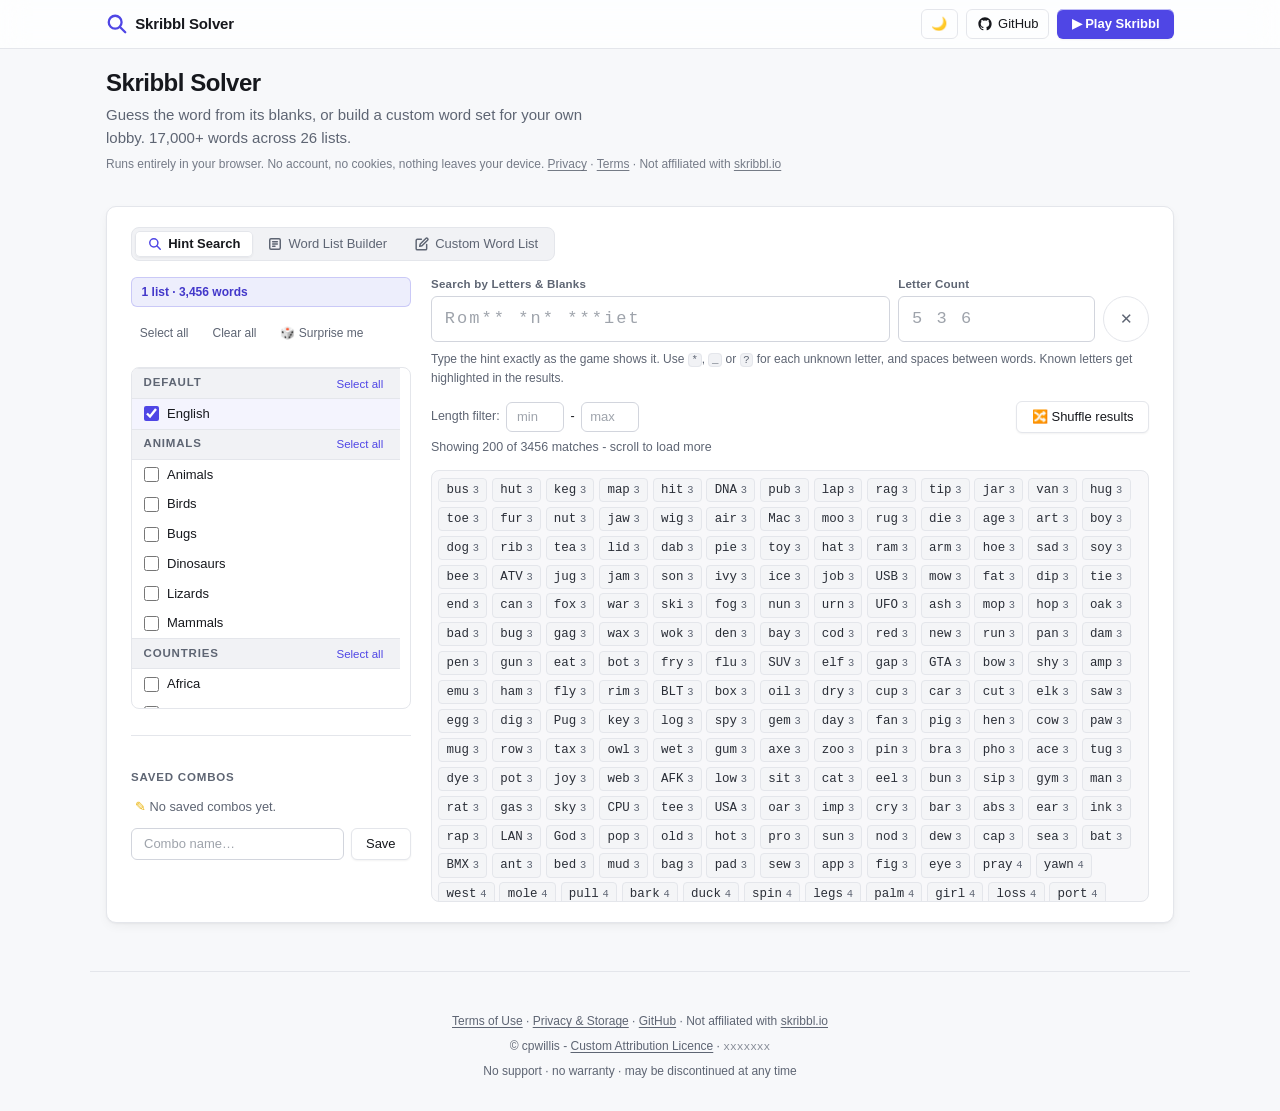
==== commit 4477c787: "ui refresh: visible page header, hero search field, match highlighting - visible h1 and lead replaci" ====
--- a/public/index.html
+++ b/public/index.html
@@ -168,27 +168,6 @@
 
     <!-- ═══ BANNERS ══════════════════════════════════════════ -->
     <div
-      id="storage-banner"
-      class="banner banner-storage"
-      role="note"
-      aria-label="Browser storage notice"
-    >
-      <span
-        >🔒 This site stores your preferences (theme, saved word sets, custom
-        lists) in your browser only. No cookies, no accounts, nothing leaves
-        your device.</span
-      >
-      <a href="/privacy.html">Learn more</a>
-      <button
-        id="storage-banner-close"
-        class="banner-close"
-        aria-label="Dismiss notice"
-      >
-        ✕
-      </button>
-    </div>
-
-    <div
       id="shared-banner"
       class="banner banner-shared hidden"
       role="status"
@@ -206,10 +185,21 @@
 
     <!-- ═══ MAIN ══════════════════════════════════════════════ -->
     <main class="main" id="main">
-      <h1 class="visually-hidden">
-        Skribbl Solver &ndash; Free Word List Builder &amp; Hint Search for
-        skribbl.io
-      </h1>
+      <div class="page-intro">
+        <h1>Skribbl Solver</h1>
+        <p class="page-intro-lead">
+          Guess the word from its blanks, or build a custom word set for your
+          own lobby. 17,000+ words across 26 lists.
+        </p>
+        <p class="page-intro-meta">
+          Runs entirely in your browser. No account, no cookies, nothing leaves
+          your device. <a href="/privacy.html">Privacy</a> ·
+          <a href="/terms.html">Terms</a> · Not affiliated with
+          <a href="https://skribbl.io" target="_blank" rel="noopener noreferrer"
+            >skribbl.io</a
+          >
+        </p>
+      </div>
 
       <!-- ── COMBINED TOOL SECTION ────────────────────────── -->
       <section class="card">
@@ -237,7 +227,7 @@
               <circle cx="10" cy="10" r="7" />
               <line x1="15.5" y1="15.5" x2="21" y2="21" />
             </svg>
-            Hint Search
+            <span class="tab-label">Hint Search</span>
           </button>
           <button
             class="tab-btn"
@@ -263,7 +253,7 @@
               <line x1="8" y1="8" x2="16" y2="8" />
               <line x1="8" y1="16" x2="12" y2="16" />
             </svg>
-            Word List Builder
+            <span class="tab-label"><span class="tab-label-long">Word List </span>Builder</span>
           </button>
           <button
             class="tab-btn"
@@ -291,13 +281,16 @@
                 d="M18.5 2.5a2.121 2.121 0 0 1 3 3L12 15l-4 1 1-4 9.5-9.5z"
               />
             </svg>
-            Custom Word List
+            <span class="tab-label">Custom<span class="tab-label-long"> Word List</span></span>
           </button>
         </div>
 
         <div class="section-row">
           <!-- Left: shared list picker -->
           <div class="section-left">
+            <div class="picker-summary" id="picker-summary" aria-live="polite">
+              No lists selected
+            </div>
             <div class="picker-controls">
               <button id="select-all" class="btn-ghost">Select all</button>
               <button id="clear-all" class="btn-ghost">Clear all</button>
@@ -349,6 +342,13 @@
               aria-labelledby="tab-btn-search"
             >
               <div id="search-pattern-row"></div>
+
+              <p class="pattern-hint">
+                Type the hint exactly as the game shows it. Use
+                <code>*</code>, <code>_</code> or <code>?</code> for each unknown
+                letter, and spaces between words. Known letters get highlighted
+                in the results.
+              </p>
 
               <div id="search-controls-row"></div>
 
--- a/public/css/style.css
+++ b/public/css/style.css
@@ -337,13 +337,6 @@
 }
 .banner a:hover { opacity: 1; }
 
-.banner-storage {
-  background: var(--banner-bg);
-  border-bottom-color: var(--banner-border);
-  color: var(--banner-text);
-  box-shadow: inset 3px 0 0 var(--banner-border);
-}
-
 .banner-shared {
   background: var(--shared-bg);
   border-bottom-color: var(--shared-border);
@@ -382,6 +375,27 @@
   flex-direction: column;
   gap: 2rem;
 }
+
+/* ===== Page intro ===== */
+.page-intro { display: flex; flex-direction: column; gap: 0.35rem; }
+.page-intro h1 {
+  font-size: 1.5rem;
+  font-weight: 650;
+  letter-spacing: -0.02em;
+  line-height: 1.2;
+}
+.page-intro-lead {
+  font-size: 0.9375rem;
+  color: var(--text-muted);
+  max-width: 60ch;
+}
+.page-intro-meta {
+  font-size: 0.75rem;
+  color: var(--text-muted);
+  color: color-mix(in srgb, var(--text-muted) 85%, transparent);
+}
+.page-intro-meta a { color: inherit; text-decoration: underline; text-underline-offset: 2px; }
+.page-intro-meta a:hover { color: var(--text); }
 
 /* ===== Card ===== */
 .card {
@@ -461,6 +475,24 @@
 .picker-item input[type="checkbox"] { width: 15px; height: 15px; accent-color: var(--primary); }
 .picker-item label { cursor: pointer; flex: 1; }
 
+.picker-summary {
+  font-size: 0.75rem;
+  font-weight: 600;
+  font-variant-numeric: tabular-nums;
+  color: var(--primary-strong);
+  background: var(--primary-tint);
+  border: 1px solid var(--border);
+  border-color: color-mix(in srgb, var(--primary) 22%, transparent);
+  border-radius: var(--radius-sm);
+  padding: 0.3rem 0.6rem;
+}
+.picker-summary.is-empty {
+  color: var(--text-muted);
+  background: var(--surface2);
+  border-color: var(--border);
+  font-weight: 500;
+}
+
 .picker-controls {
   display: flex;
   gap: 0.4rem;
@@ -478,6 +510,9 @@
 
 @media (max-width: 700px) {
   .section-row { grid-template-columns: 1fr; }
+  /* Lead with the tool; the list picker is the secondary control on a phone */
+  .section-right { order: 1; }
+  .section-left { order: 2; }
 }
 
 .section-left { display: flex; flex-direction: column; gap: 0.75rem; }
@@ -542,8 +577,23 @@
 .pattern-col-label {
   font-size: 0.72rem;
   color: var(--text-muted);
-  font-weight: 500;
+  font-weight: 600;
+  letter-spacing: 0.02em;
   line-height: 1.3;
+}
+
+.pattern-hint {
+  font-size: 0.75rem;
+  color: var(--text-muted);
+  margin-top: -0.35rem;
+}
+.pattern-hint code {
+  font-family: var(--font-mono);
+  font-size: 0.9em;
+  background: var(--surface2);
+  border: 1px solid var(--border);
+  border-radius: var(--radius-xs);
+  padding: 0 0.25em;
 }
 
 .pattern-input-blanks {
@@ -564,12 +614,12 @@
 /* Mono letterboxes with the marker-yellow caret */
 .pattern-input-wrap input {
   font-family: var(--font-mono);
-  font-size: 0.9375rem;
-  letter-spacing: 0.12em;
+  font-size: 1.0625rem;
+  letter-spacing: 0.14em;
   font-variant-numeric: tabular-nums;
-  height: 36px;
+  height: 46px;
   width: 100%;
-  padding: 0 2rem 0 0.7rem;
+  padding: 0 2rem 0 0.8rem;
   caret-color: var(--accent);
 }
 .pattern-input-wrap input::placeholder { letter-spacing: 0.12em; }
@@ -601,12 +651,18 @@
   justify-content: flex-end;
 }
 
+/* On a phone the blanks field needs the whole width; count + clear share the next row */
+@media (max-width: 560px) {
+  .pattern-input-blanks { flex: 1 0 100%; }
+  .pattern-input-count { flex: 1; }
+}
+
 /* Standalone clear: circular ghost button matching input height */
 .pattern-clear-col .clear-btn {
   position: static;
   transform: none;
-  width: 36px;
-  height: 36px;
+  width: 46px;
+  height: 46px;
   border: 1px solid var(--border);
   border-radius: 50%;
   font-size: 0.95rem;
@@ -702,11 +758,13 @@
 }
 
 /* The brand moment: marker-yellow letter reveal, both themes */
+/* Ring instead of padding: padding would shift the neighbouring glyphs off the grid */
 .word-chip mark {
   background: var(--mark-bg);
   color: var(--mark-text);
-  border-radius: 2px;
-  padding: 0 1px;
+  box-shadow: 0 0 0 1.5px var(--mark-bg);
+  border-radius: 1px;
+  padding: 0;
   font-weight: 700;
 }
 
@@ -764,8 +822,13 @@
 .tab-btn:active { transform: none; }
 .tab-btn:focus-visible { outline: 2px solid var(--primary); outline-offset: 1px; }
 
-@media (max-width: 400px) {
-  .tab-btn { font-size: 0.78rem; padding: 0.35rem 0.6rem; }
+/* Under ~560px the three full labels overflow. Shorten them instead of adding
+   a scroll affordance: the tabs then fit and nothing has to scroll. */
+@media (max-width: 560px) {
+  .tab-btn { font-size: 0.78rem; padding: 0.35rem 0.55rem; gap: 0.3rem; }
+  .tab-label-long { display: none; }
+  .tool-tabs { width: 100%; }
+  .tab-btn { flex: 1; justify-content: center; }
 }
 
 .tab-panel { display: flex; flex-direction: column; gap: 0.85rem; }
@@ -951,9 +1014,22 @@
 /* ===== Responsive tweaks ===== */
 @media (max-width: 480px) {
   .header-inner { gap: 0.5rem; }
-  .card { padding: 1rem; }
+  .card { padding: 1rem 0.85rem; }
+  .main { padding: 1rem 0.75rem 2.5rem; gap: 1.25rem; }
   .action-row { gap: 0.4rem; }
-  .site-title span.title-label { display: none; }
+  .page-intro h1 { font-size: 1.3rem; }
+  .page-intro-lead { font-size: 0.875rem; }
+  /* Keep the brand: shrink it rather than hiding it */
+  .site-title { font-size: 0.8125rem; }
+  .btn-icon, a.btn-primary { padding: 0 0.5rem; }
+  .len-filter .btn-secondary { margin-left: 0; }
+}
+
+/* GitHub is the least important header action on a narrow bar */
+@media (max-width: 400px) {
+  .header-actions .btn-icon[href*="github"] span,
+  .header-actions .btn-icon[href*="github"] { font-size: 0; padding: 0 0.45rem; }
+  .header-actions .btn-icon[href*="github"] svg { font-size: 1rem; }
 }
 
 /* ===== 404 Error Page ===== */
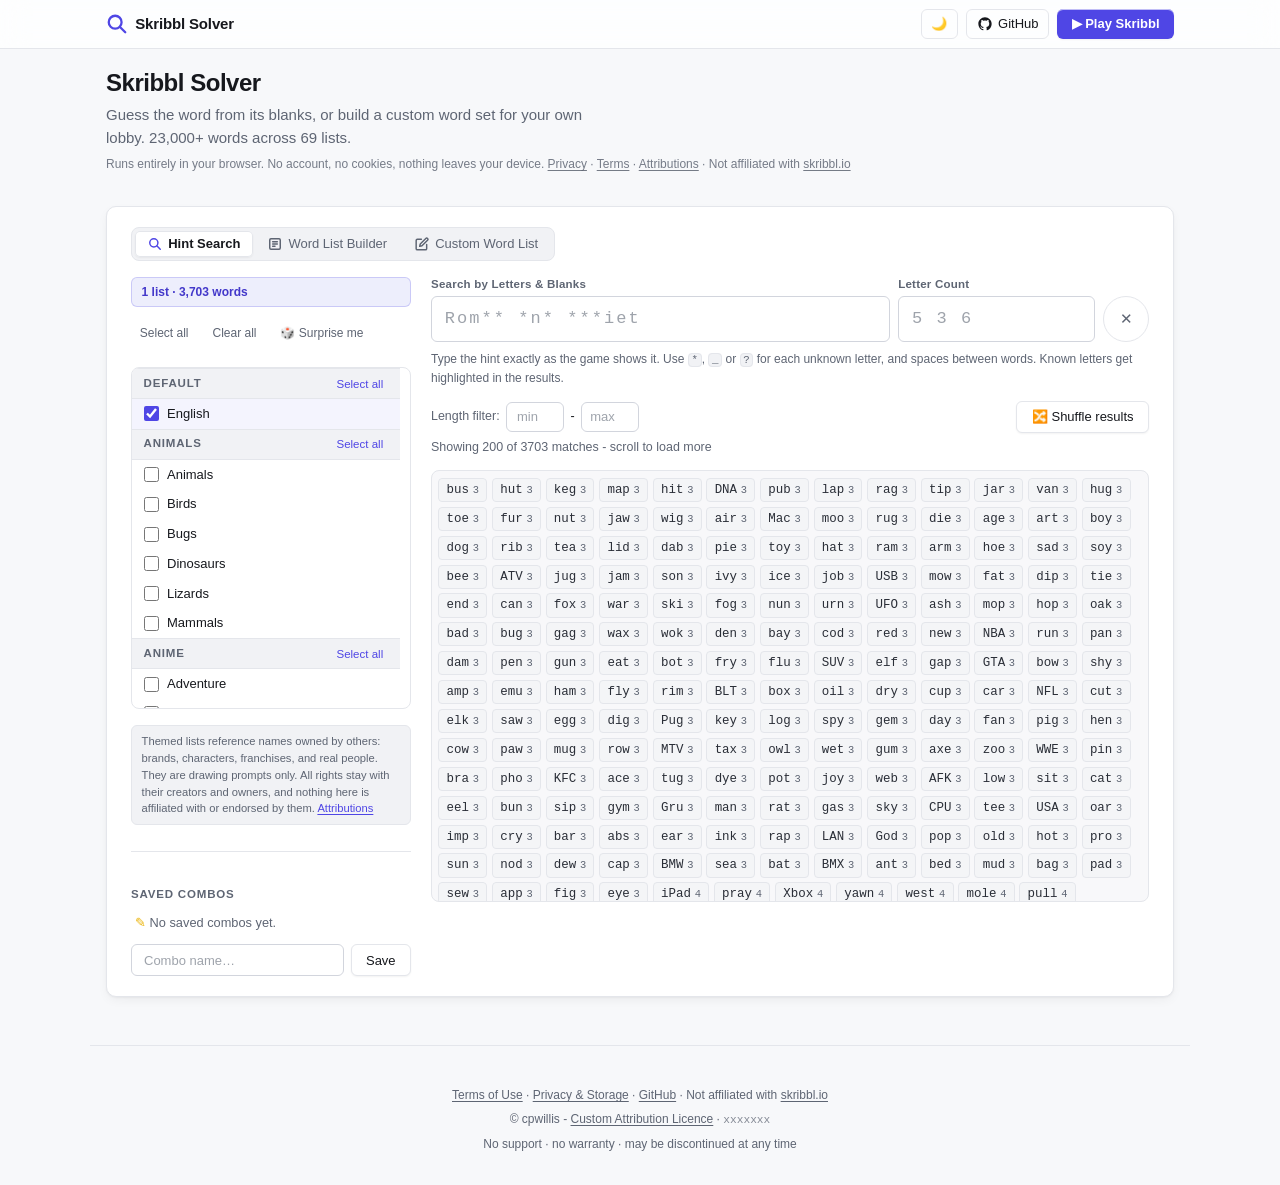
==== commit 75e2a527: "restore all 69 word lists with explicit third-party attribution Names and titles are not protectable" ====
--- a/public/index.html
+++ b/public/index.html
@@ -13,7 +13,7 @@
     <title>Skribbl Solver - Word List Builder &amp; Hint Search</title>
     <meta
       name="description"
-      content="Free word list builder and hint search for skribbl.io players. Search 17,000+ words by blanks and letter count, combine word lists, and copy a custom set into your own lobby. Works offline. Not affiliated with skribbl.io."
+      content="Free word list builder and hint search for skribbl.io players. Search 23,000+ words by blanks and letter count, combine word lists, and copy a custom set into your own lobby. Works offline. Not affiliated with skribbl.io."
     />
 
     <link rel="canonical" href="https://skribbl.cpwillis.dev/" />
@@ -28,7 +28,7 @@
     />
     <meta
       property="og:description"
-      content="Guess the word from its blanks, or build and copy a custom word set for your own lobby. 17,000+ words, works offline. Not affiliated with skribbl.io."
+      content="Guess the word from its blanks, or build and copy a custom word set for your own lobby. 23,000+ words, works offline. Not affiliated with skribbl.io."
     />
     <meta
       property="og:image"
@@ -50,7 +50,7 @@
     />
     <meta
       name="twitter:description"
-      content="Guess the word from its blanks, or build and copy a custom word set for your own lobby. 17,000+ words, works offline."
+      content="Guess the word from its blanks, or build and copy a custom word set for your own lobby. 23,000+ words, works offline."
     />
     <meta
       name="twitter:image"
@@ -64,7 +64,7 @@
         "@type": "WebApplication",
         "name": "Skribbl Solver",
         "url": "https://skribbl.cpwillis.dev/",
-        "description": "Free word list builder and hint search for skribbl.io players. Search 17,000+ words by blanks and letter count, combine word lists, and copy a custom set into your own lobby. Works offline. Not affiliated with skribbl.io.",
+        "description": "Free word list builder and hint search for skribbl.io players. Search 23,000+ words by blanks and letter count, combine word lists, and copy a custom set into your own lobby. Works offline. Not affiliated with skribbl.io.",
         "applicationCategory": "GameApplication",
         "operatingSystem": "Any",
         "dateModified": "2026-08-27",
@@ -74,7 +74,7 @@
           "priceCurrency": "USD"
         },
         "featureList": [
-          "17,000+ words across 26 word lists",
+          "23,000+ words across 69 word lists",
           "Combine and deduplicate word lists",
           "Copy to clipboard for skribbl.io custom games",
           "Wildcard and blank pattern hint search",
@@ -189,12 +189,14 @@
         <h1>Skribbl Solver</h1>
         <p class="page-intro-lead">
           Guess the word from its blanks, or build a custom word set for your
-          own lobby. 17,000+ words across 26 lists.
+          own lobby. 23,000+ words across 69 lists.
         </p>
         <p class="page-intro-meta">
           Runs entirely in your browser. No account, no cookies, nothing leaves
           your device. <a href="/privacy.html">Privacy</a> ·
-          <a href="/terms.html">Terms</a> · Not affiliated with
+          <a href="/terms.html">Terms</a> ·
+          <a href="/terms.html#attributions">Attributions</a> · Not affiliated
+          with
           <a href="https://skribbl.io" target="_blank" rel="noopener noreferrer"
             >skribbl.io</a
           >
@@ -308,6 +310,14 @@
               role="group"
               aria-label="Word list selection"
             ></div>
+            <p class="attribution-note">
+              Themed lists reference names owned by others: brands, characters,
+              franchises, and real people. They are drawing prompts only. All
+              rights stay with their creators and owners, and nothing here is
+              affiliated with or endorsed by them.
+              <a href="/terms.html#attributions">Attributions</a>
+            </p>
+
             <hr class="divider" />
 
             <!-- Saved Combos -->
--- a/public/css/style.css
+++ b/public/css/style.css
@@ -493,6 +493,24 @@
   font-weight: 500;
 }
 
+/* Standing notice under the picker: the themed lists reference other people's names */
+.attribution-note {
+  font-size: 0.7rem;
+  line-height: 1.5;
+  color: var(--text-muted);
+  background: var(--surface2);
+  border: 1px solid var(--border);
+  border-radius: var(--radius-sm);
+  padding: 0.45rem 0.6rem;
+  margin-top: 0.25rem;
+}
+.attribution-note a {
+  color: var(--link);
+  text-decoration: underline;
+  text-underline-offset: 2px;
+  white-space: nowrap;
+}
+
 .picker-controls {
   display: flex;
   gap: 0.4rem;
@@ -1082,6 +1100,9 @@
 .prose h1 { font-size: 1.5rem; font-weight: 700; letter-spacing: -0.015em; margin-bottom: 0.25rem; }
 .prose .subtitle { color: var(--text-muted); font-size: 0.8125rem; margin-bottom: 2rem; }
 .prose h2 { font-size: 1.0625rem; font-weight: 600; margin: 2rem 0 0.5rem; }
+.prose h3 { font-size: 0.9375rem; font-weight: 600; margin: 1.5rem 0 0.5rem; }
+.prose h2, .prose h3 { scroll-margin-top: 4rem; }
+.prose h3[id]:target { color: var(--primary-strong); }
 .prose p, .prose ul { font-size: 0.9375rem; margin-bottom: 0.75rem; line-height: 1.7; }
 .prose ul { padding-left: 1.4rem; }
 .prose li { margin-bottom: 0.3rem; }
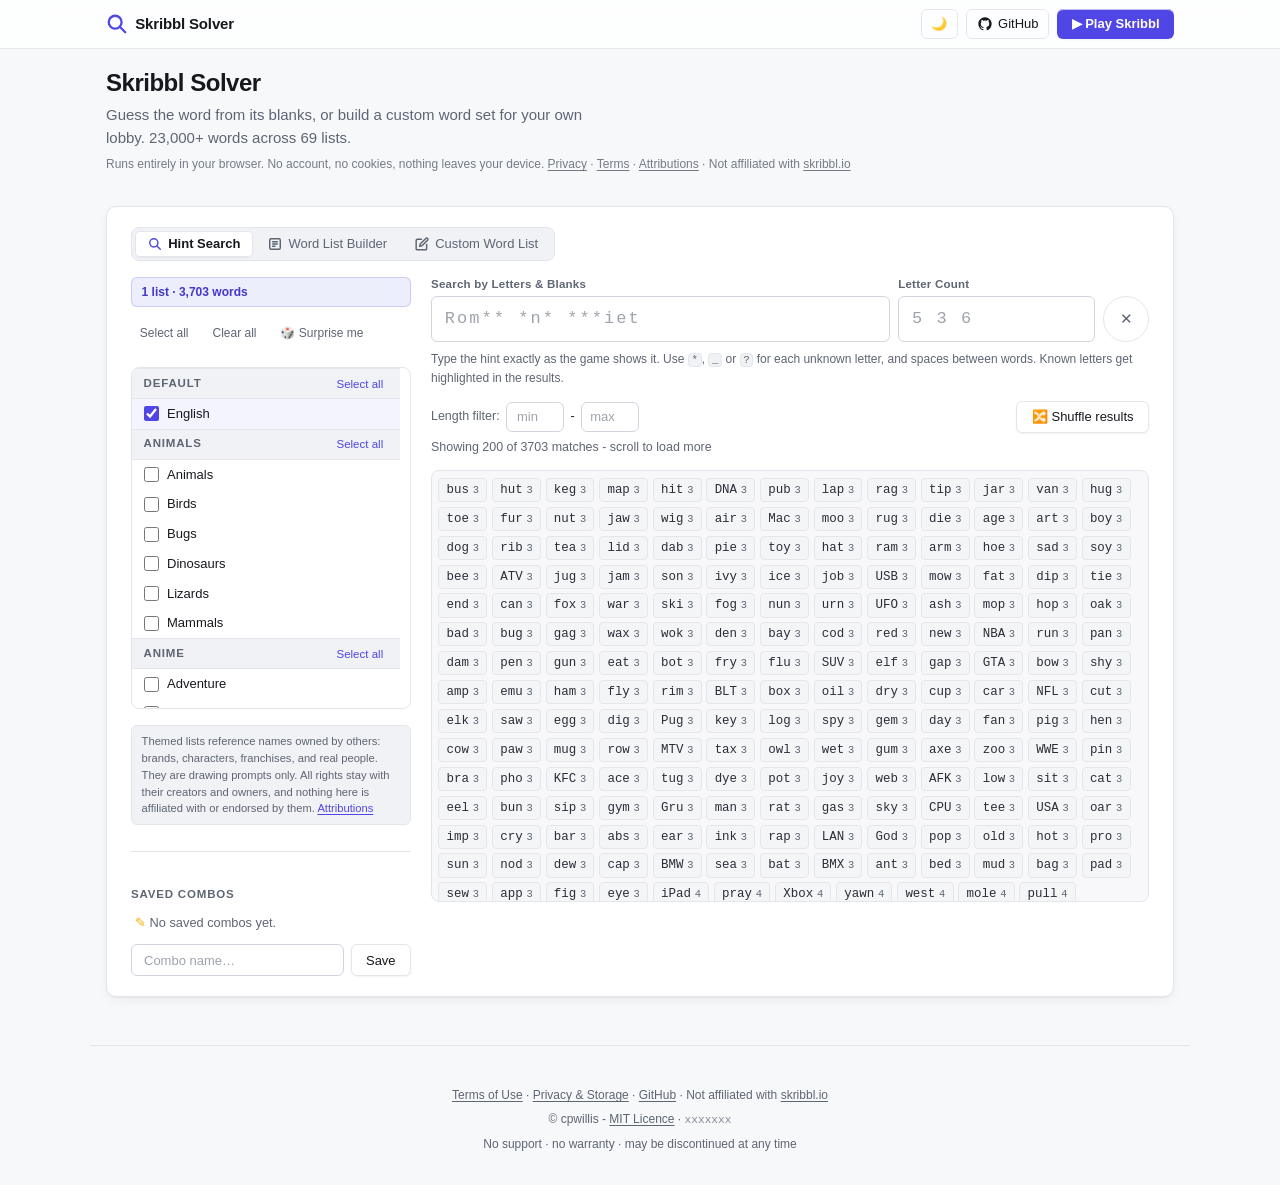
==== commit 9fe84aba: "relicense to MIT The custom licence was MIT plus an attribution clause. MIT already requires the cop" ====
--- a/public/index.html
+++ b/public/index.html
@@ -581,7 +581,7 @@
           href="https://github.com/cpwillis/skribbl/blob/main/LICENSE"
           target="_blank"
           rel="noopener noreferrer"
-          >Custom Attribution Licence</a
+          >MIT Licence</a
         >
         · <span class="build-sha" title="Deployed commit">xxxxxxx</span>
       </p>
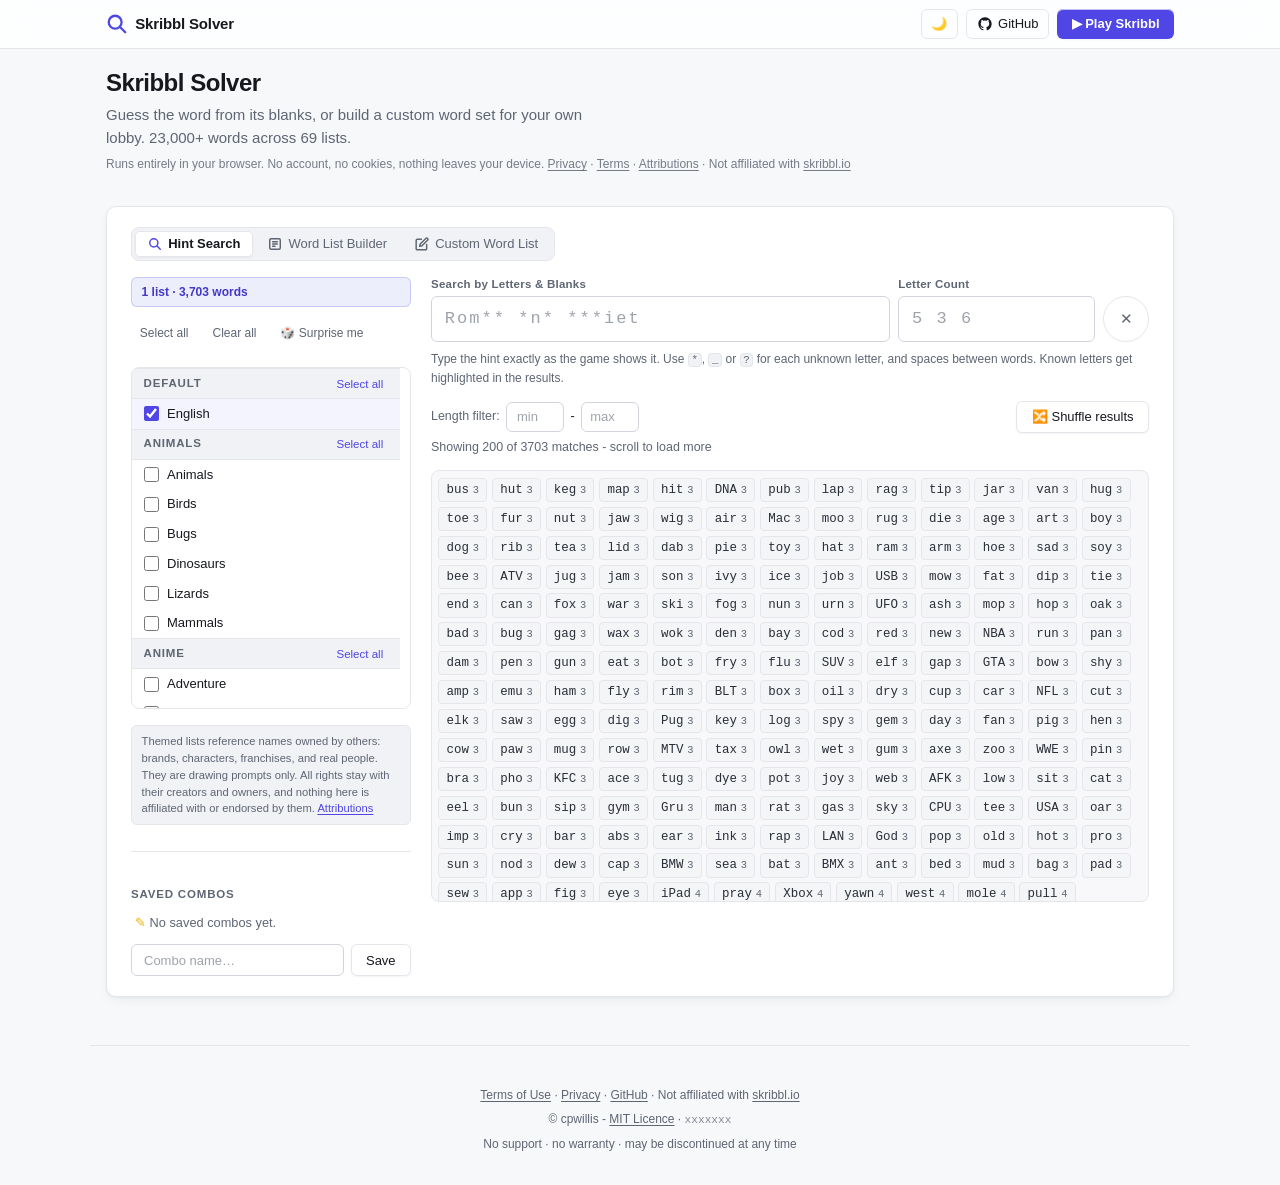
==== commit b28e3746: "point policy links at the shared pages" ====
--- a/public/index.html
+++ b/public/index.html
@@ -67,7 +67,7 @@
         "description": "Free word list builder and hint search for skribbl.io players. Search 23,000+ words by blanks and letter count, combine word lists, and copy a custom set into your own lobby. Works offline. Not affiliated with skribbl.io.",
         "applicationCategory": "GameApplication",
         "operatingSystem": "Any",
-        "dateModified": "2026-08-27",
+        "dateModified": "2026-08-28",
         "offers": {
           "@type": "Offer",
           "price": "0",
@@ -193,8 +193,8 @@
         </p>
         <p class="page-intro-meta">
           Runs entirely in your browser. No account, no cookies, nothing leaves
-          your device. <a href="/privacy.html">Privacy</a> ·
-          <a href="/terms.html">Terms</a> ·
+          your device. <a href="https://cpwillis.dev/privacy">Privacy</a> ·
+          <a href="https://cpwillis.dev/terms">Terms</a> ·
           <a href="/terms.html#attributions">Attributions</a> · Not affiliated
           with
           <a href="https://skribbl.io" target="_blank" rel="noopener noreferrer"
@@ -562,8 +562,8 @@
     <!-- ═══ FOOTER ════════════════════════════════════════════ -->
     <footer class="site-footer" role="contentinfo">
       <p>
-        <a href="/terms.html">Terms of Use</a> ·
-        <a href="/privacy.html">Privacy &amp; Storage</a> ·
+        <a href="https://cpwillis.dev/terms">Terms of Use</a> ·
+        <a href="https://cpwillis.dev/privacy">Privacy</a> ·
         <a
           href="https://github.com/cpwillis/skribbl"
           target="_blank"
